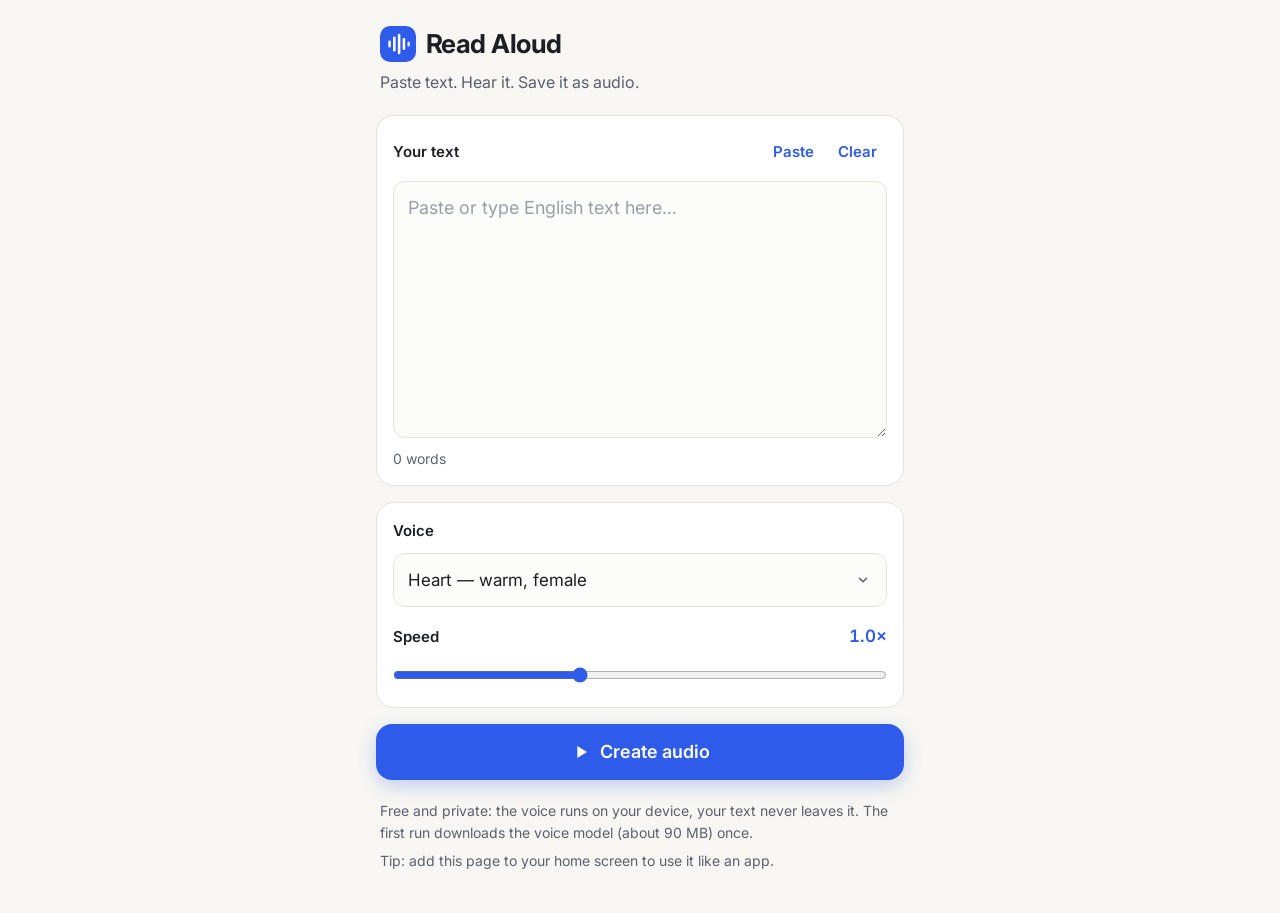
==== voice/index.html @ 26afcef7 "Add Read Aloud: on-device text-to-speech web app with audio export Installable phone web app at /voi" ====
<!doctype html>
<html lang="en">
<head>
<meta charset="utf-8">
<meta name="viewport" content="width=device-width,initial-scale=1,viewport-fit=cover">
<title>Read Aloud</title>
<meta name="description" content="Paste text, hear it in a natural voice, and export it as an audio file. Free, private, runs on your phone.">
<meta name="theme-color" content="#f7f6f2">
<meta name="color-scheme" content="light">
<link rel="manifest" href="manifest.webmanifest">
<link rel="icon" href="icon.svg" type="image/svg+xml">
<link rel="apple-touch-icon" href="icon-180.png">
<meta name="apple-mobile-web-app-capable" content="yes">
<meta name="apple-mobile-web-app-title" content="Read Aloud">
<meta name="apple-mobile-web-app-status-bar-style" content="default">
<link rel="preconnect" href="https://fonts.googleapis.com">
<link rel="preconnect" href="https://fonts.gstatic.com" crossorigin>
<link rel="stylesheet" href="https://fonts.googleapis.com/css2?family=Inter:wght@400;500;600;700&display=swap">
<link rel="stylesheet" href="style.css">
</head>
<body>
<main class="app">
  <header class="top">
    <div class="brand">
      <img src="icon.svg" alt="" width="36" height="36">
      <h1>Read Aloud</h1>
    </div>
    <p class="tagline">Paste text. Hear it. Save it as audio.</p>
  </header>

  <section class="card" aria-labelledby="text-label">
    <div class="card-head">
      <label id="text-label" for="text">Your text</label>
      <div class="tools">
        <button type="button" class="link-btn" id="paste-btn">Paste</button>
        <button type="button" class="link-btn" id="clear-btn">Clear</button>
      </div>
    </div>
    <textarea id="text" rows="8" placeholder="Paste or type English text here…" spellcheck="true"></textarea>
    <div class="meta" id="text-meta">0 words</div>
  </section>

  <section class="card" aria-label="Voice settings">
    <label for="voice">Voice</label>
    <select id="voice">
      <optgroup label="American English">
        <option value="af_heart">Heart — warm, female</option>
        <option value="af_bella">Bella — bright, female</option>
        <option value="af_nicole">Nicole — soft, female</option>
        <option value="am_michael">Michael — calm, male</option>
        <option value="am_fenrir">Fenrir — deep, male</option>
        <option value="am_puck">Puck — lively, male</option>
      </optgroup>
      <optgroup label="British English">
        <option value="bf_emma">Emma — clear, female</option>
        <option value="bf_isabella">Isabella — gentle, female</option>
        <option value="bm_george">George — classic, male</option>
        <option value="bm_fable">Fable — storyteller, male</option>
      </optgroup>
    </select>

    <div class="speed-row">
      <label for="speed">Speed</label>
      <output id="speed-out" for="speed">1.0×</output>
    </div>
    <input type="range" id="speed" min="0.7" max="1.5" step="0.1" value="1">
  </section>

  <button type="button" class="primary" id="go-btn">
    <svg aria-hidden="true" viewBox="0 0 24 24" width="22" height="22"><path d="M8 5.5v13l10.5-6.5z" fill="currentColor"/></svg>
    <span id="go-label">Create audio</span>
  </button>

  <section class="status" id="status" hidden aria-live="polite">
    <div class="status-text" id="status-text"></div>
    <div class="bar"><div class="bar-fill" id="bar-fill"></div></div>
    <button type="button" class="link-btn" id="stop-btn">Stop</button>
  </section>

  <section class="card result" id="result" hidden aria-labelledby="result-title">
    <h2 id="result-title">Your audio</h2>
    <audio id="player" controls preload="auto"></audio>
    <div class="meta" id="result-meta"></div>
    <button type="button" class="primary export" id="export-btn">
      <svg aria-hidden="true" viewBox="0 0 24 24" width="22" height="22"><path d="M12 3v11m0 0-4.5-4.5M12 14l4.5-4.5M4.5 16.5v2.25A1.75 1.75 0 0 0 6.25 20.5h11.5a1.75 1.75 0 0 0 1.75-1.75V16.5" fill="none" stroke="currentColor" stroke-width="2" stroke-linecap="round" stroke-linejoin="round"/></svg>
      Export audio
    </button>
    <button type="button" class="secondary" id="share-btn" hidden>Share…</button>
  </section>

  <footer class="foot">
    <p>Free and private: the voice runs on your device, your text never leaves it. The first run downloads the voice model (about 90&nbsp;MB) once.</p>
    <p class="tip">Tip: add this page to your home screen to use it like an app.</p>
  </footer>
</main>
<script type="module" src="app.js"></script>
</body>
</html>
---- voice/style.css ----
:root {
  --bg: #f7f6f2;
  --surface: #ffffff;
  --ink: #1d1f24;
  --ink-soft: #5b6070;
  --line: #e3e1da;
  --accent: #2f5bea;
  --accent-ink: #ffffff;
  --accent-soft: #e8eeff;
  --danger: #b42318;
  --radius: 18px;
  color-scheme: light;
}

* { box-sizing: border-box; }

html { -webkit-text-size-adjust: 100%; }

body {
  margin: 0;
  background: var(--bg);
  color: var(--ink);
  font: 400 17px/1.55 "Inter", system-ui, -apple-system, "Segoe UI", Roboto, sans-serif;
  -webkit-font-smoothing: antialiased;
}

.app {
  max-width: 560px;
  margin: 0 auto;
  padding: calc(20px + env(safe-area-inset-top)) 16px calc(32px + env(safe-area-inset-bottom));
  display: flex;
  flex-direction: column;
  gap: 16px;
}

.top { padding: 4px 4px 4px; }
.brand { display: flex; align-items: center; gap: 10px; }
.brand img { border-radius: 10px; }
h1 { font-size: 26px; font-weight: 700; letter-spacing: -0.02em; margin: 0; }
.tagline { margin: 6px 0 0; color: var(--ink-soft); font-size: 16px; }

.card {
  background: var(--surface);
  border: 1px solid var(--line);
  border-radius: var(--radius);
  padding: 16px;
  display: flex;
  flex-direction: column;
  gap: 10px;
}

label, h2 { font-size: 15px; font-weight: 600; margin: 0; }
h2 { font-size: 17px; }

.card-head { display: flex; justify-content: space-between; align-items: center; }
.tools { display: flex; gap: 4px; }

textarea {
  width: 100%;
  min-height: 190px;
  resize: vertical;
  border: 1px solid var(--line);
  border-radius: 12px;
  padding: 12px 14px;
  font: inherit;
  font-size: 18px;
  line-height: 1.6;
  color: var(--ink);
  background: #fcfcfa;
}
textarea::placeholder { color: #9a9ea8; }

textarea:focus, select:focus { outline: none; border-color: var(--accent); box-shadow: 0 0 0 3px var(--accent-soft); }

select {
  width: 100%;
  appearance: none;
  -webkit-appearance: none;
  border: 1px solid var(--line);
  border-radius: 12px;
  padding: 13px 44px 13px 14px;
  font: inherit;
  color: var(--ink);
  background: #fcfcfa url("data:image/svg+xml,%3Csvg xmlns='http://www.w3.org/2000/svg' width='14' height='14' viewBox='0 0 24 24'%3E%3Cpath d='m6 9 6 6 6-6' fill='none' stroke='%235b6070' stroke-width='2.5' stroke-linecap='round' stroke-linejoin='round'/%3E%3C/svg%3E") no-repeat right 16px center;
}

.speed-row { display: flex; justify-content: space-between; align-items: baseline; margin-top: 6px; }
output { font-weight: 600; color: var(--accent); font-variant-numeric: tabular-nums; }

input[type=range] { width: 100%; accent-color: var(--accent); height: 32px; margin: 0; }

.meta { font-size: 14px; color: var(--ink-soft); }

button { font: inherit; cursor: pointer; -webkit-tap-highlight-color: transparent; }

.link-btn {
  background: none;
  border: 0;
  color: var(--accent);
  font-weight: 600;
  font-size: 15px;
  padding: 8px 10px;
  border-radius: 10px;
}
.link-btn:active { background: var(--accent-soft); }

.primary {
  display: flex;
  align-items: center;
  justify-content: center;
  gap: 8px;
  width: 100%;
  min-height: 56px;
  border: 0;
  border-radius: 16px;
  background: var(--accent);
  color: var(--accent-ink);
  font-size: 18px;
  font-weight: 600;
  box-shadow: 0 6px 18px rgba(47, 91, 234, 0.25);
  transition: transform .08s ease, opacity .15s ease;
}
.primary:active { transform: scale(0.98); }
.primary:disabled { opacity: .55; box-shadow: none; cursor: default; }

.export { background: #16794c; box-shadow: 0 6px 18px rgba(22, 121, 76, 0.25); }

.secondary {
  width: 100%;
  min-height: 48px;
  border: 1px solid var(--line);
  border-radius: 14px;
  background: var(--surface);
  color: var(--ink);
  font-weight: 600;
}

.status {
  display: grid;
  grid-template-columns: 1fr auto;
  align-items: center;
  gap: 8px 12px;
  padding: 4px 4px;
}
.status-text { font-size: 15px; color: var(--ink-soft); }
.status-text.error { color: var(--danger); }
.bar { grid-column: 1 / -1; grid-row: 2; height: 6px; background: var(--line); border-radius: 99px; overflow: hidden; }
.bar-fill { height: 100%; width: 0; background: var(--accent); border-radius: 99px; transition: width .25s ease; }
#stop-btn { grid-column: 2; grid-row: 1; }

audio { width: 100%; }

.foot { color: var(--ink-soft); font-size: 14px; padding: 4px; }
.foot p { margin: 0 0 6px; }

[hidden] { display: none !important; }
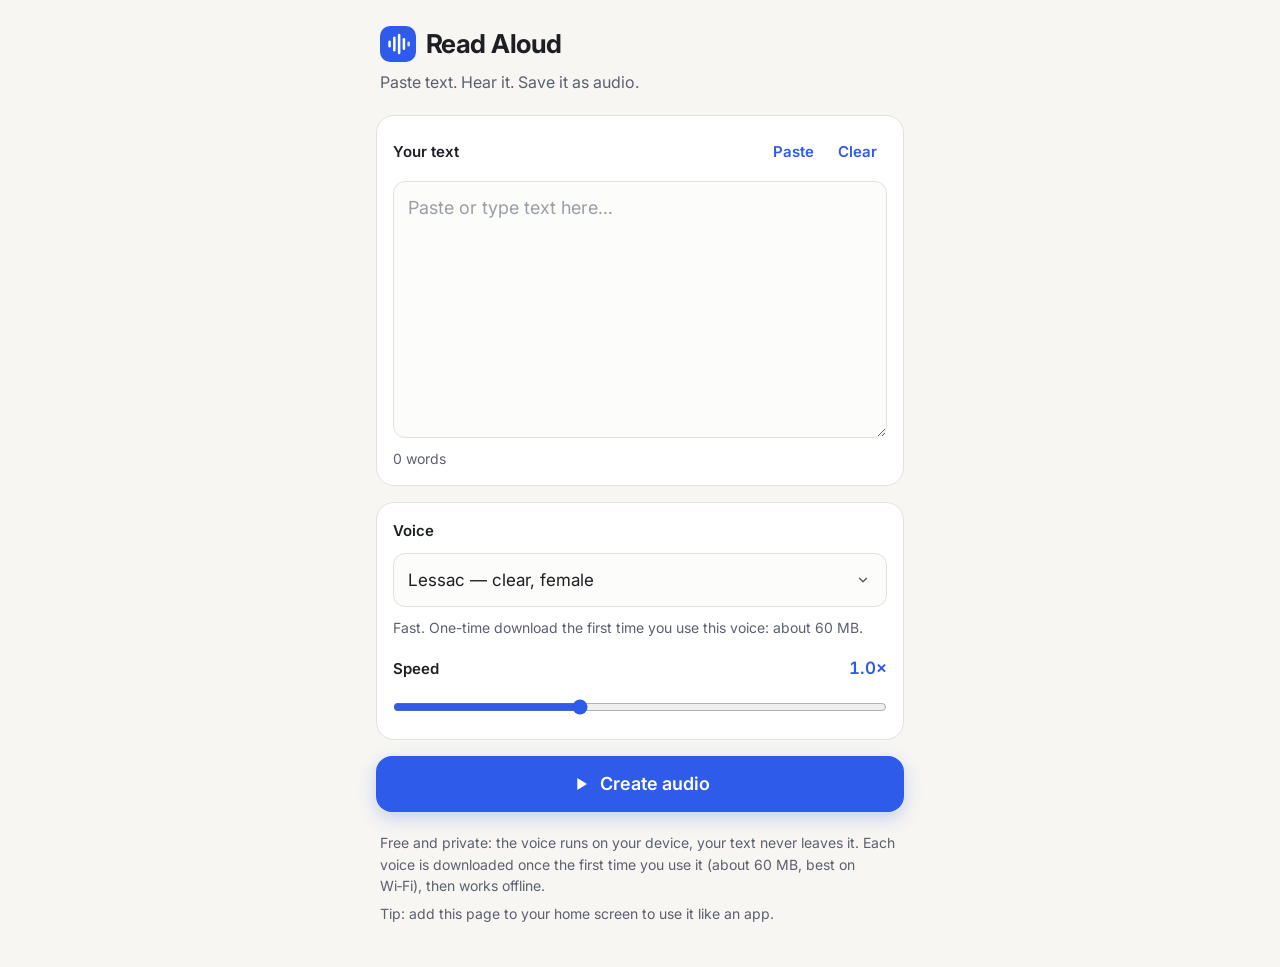
==== commit c8d03da3: "Read Aloud: add fast Piper voices and multi-core speed-up Kokoro was far too slow on phones (about 1" ====
--- a/voice/index.html
+++ b/voice/index.html
@@ -15,7 +15,7 @@
 <meta name="apple-mobile-web-app-status-bar-style" content="default">
 <link rel="preconnect" href="https://fonts.googleapis.com">
 <link rel="preconnect" href="https://fonts.gstatic.com" crossorigin>
-<link rel="stylesheet" href="https://fonts.googleapis.com/css2?family=Inter:wght@400;500;600;700&display=swap">
+<link rel="stylesheet" href="https://fonts.googleapis.com/css2?family=Inter:wght@400;500;600;700&display=swap" crossorigin>
 <link rel="stylesheet" href="style.css">
 </head>
 <body>
@@ -36,28 +36,42 @@
         <button type="button" class="link-btn" id="clear-btn">Clear</button>
       </div>
     </div>
-    <textarea id="text" rows="8" placeholder="Paste or type English text here…" spellcheck="true"></textarea>
+    <textarea id="text" rows="8" placeholder="Paste or type text here…" spellcheck="true"></textarea>
     <div class="meta" id="text-meta">0 words</div>
   </section>
 
   <section class="card" aria-label="Voice settings">
     <label for="voice">Voice</label>
     <select id="voice">
-      <optgroup label="American English">
-        <option value="af_heart">Heart — warm, female</option>
-        <option value="af_bella">Bella — bright, female</option>
-        <option value="af_nicole">Nicole — soft, female</option>
-        <option value="am_michael">Michael — calm, male</option>
-        <option value="am_fenrir">Fenrir — deep, male</option>
-        <option value="am_puck">Puck — lively, male</option>
+      <optgroup label="Fast · American English">
+        <option value="piper:en_US-lessac-medium">Lessac — clear, female</option>
+        <option value="piper:en_US-hfc_female-medium">Hailey — warm, female</option>
+        <option value="piper:en_US-amy-medium">Amy — bright, female</option>
+        <option value="piper:en_US-ryan-medium">Ryan — calm, male</option>
+        <option value="piper:en_US-hfc_male-medium">Hank — deep, male</option>
+        <option value="piper:en_US-joe-medium">Joe — friendly, male</option>
       </optgroup>
-      <optgroup label="British English">
-        <option value="bf_emma">Emma — clear, female</option>
-        <option value="bf_isabella">Isabella — gentle, female</option>
-        <option value="bm_george">George — classic, male</option>
-        <option value="bm_fable">Fable — storyteller, male</option>
+      <optgroup label="Fast · British English">
+        <option value="piper:en_GB-cori-medium">Cori — gentle, female</option>
+        <option value="piper:en_GB-alba-medium">Alba — Scottish, female</option>
+        <option value="piper:en_GB-alan-medium">Alan — classic, male</option>
+        <option value="piper:en_GB-northern_english_male-medium">Northern — warm, male</option>
+      </optgroup>
+      <optgroup label="Fast · Russian">
+        <option value="piper:ru_RU-irina-medium">Irina — female</option>
+        <option value="piper:ru_RU-dmitri-medium">Dmitri — male</option>
+        <option value="piper:ru_RU-denis-medium">Denis — male</option>
+        <option value="piper:ru_RU-ruslan-medium">Ruslan — male</option>
+      </optgroup>
+      <optgroup label="HD · most natural, slow on phones">
+        <option value="kokoro:af_heart">Heart HD — warm, female</option>
+        <option value="kokoro:af_bella">Bella HD — bright, female</option>
+        <option value="kokoro:am_michael">Michael HD — calm, male</option>
+        <option value="kokoro:bf_emma">Emma HD — British, female</option>
+        <option value="kokoro:bm_george">George HD — British, male</option>
       </optgroup>
     </select>
+    <div class="meta" id="voice-meta"></div>
 
     <div class="speed-row">
       <label for="speed">Speed</label>
@@ -89,7 +103,7 @@
   </section>
 
   <footer class="foot">
-    <p>Free and private: the voice runs on your device, your text never leaves it. The first run downloads the voice model (about 90&nbsp;MB) once.</p>
+    <p>Free and private: the voice runs on your device, your text never leaves it. Each voice is downloaded once the first time you use it (about 60&nbsp;MB, best on Wi&#8209;Fi), then works offline.</p>
     <p class="tip">Tip: add this page to your home screen to use it like an app.</p>
   </footer>
 </main>
